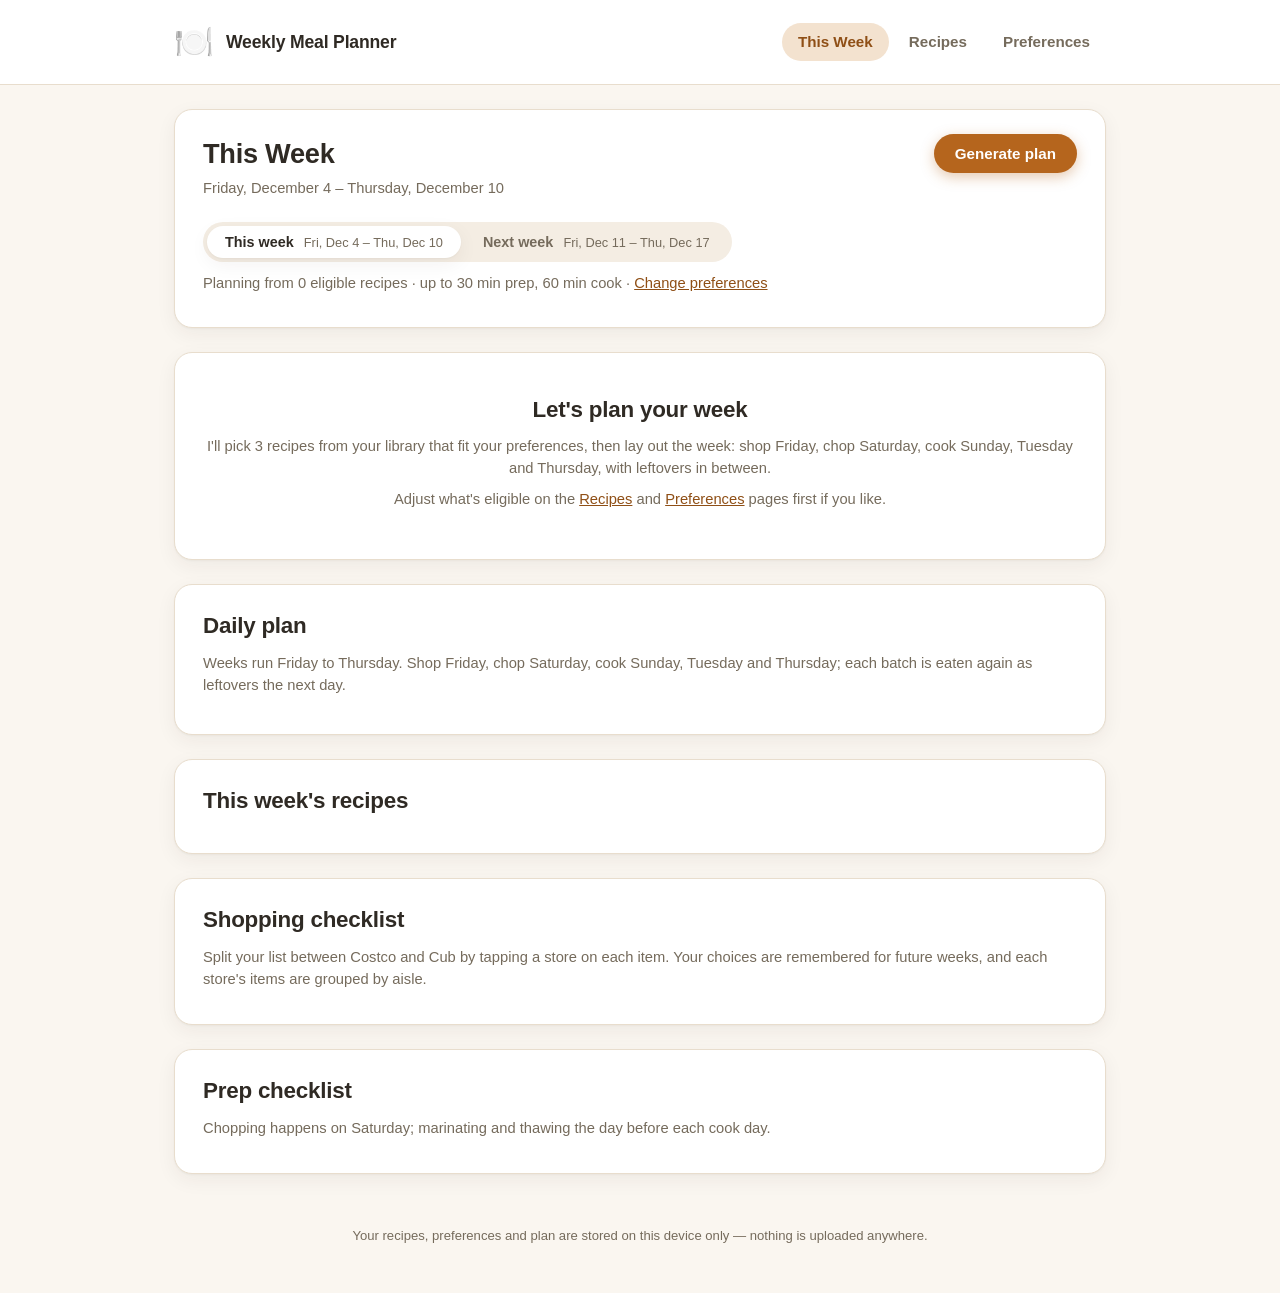
==== index.html @ fe8b7be7 "Phone app build 20261110102426" ====
<!DOCTYPE html>
<html lang="en">
<head>
<meta charset="UTF-8" />
<meta http-equiv="Content-Security-Policy" content="default-src 'self'; script-src 'self' https://cdnjs.cloudflare.com; style-src 'self'; img-src 'self' blob:; connect-src 'self'; worker-src 'self' blob: https://cdnjs.cloudflare.com; manifest-src 'self'; object-src 'none'; base-uri 'none'; form-action 'self'" />
<meta name="viewport" content="width=device-width, initial-scale=1.0, viewport-fit=cover" />
<meta name="theme-color" content="#b5651d" />
<meta name="mobile-web-app-capable" content="yes" />
<meta name="apple-mobile-web-app-capable" content="yes" />
<meta name="apple-mobile-web-app-title" content="Meal Planner" />
<link rel="manifest" href="manifest.webmanifest" />
<link rel="icon" href="icon-192.png" />
<link rel="apple-touch-icon" href="apple-touch-icon.png" />
<title>This Week · Weekly Meal Planner</title>
<link rel="stylesheet" href="styles.css" />
</head>
<body>

<header id="appHeader"></header>

<main class="page">
  <div id="offlineBanner" class="banner" role="alert" hidden></div>

  <!-- Week header + controls -->
  <section class="card" aria-labelledby="pageTitle">
    <div class="week-head">
      <div>
        <h1 class="page-title" id="pageTitle">This Week</h1>
        <p class="muted" id="weekRange">No plan yet</p>
      </div>
      <div class="week-head__actions">
        <button type="button" id="generateBtn" class="btn btn--primary">Generate plan</button>
      </div>
    </div>
    <div class="week-tabs" role="group" aria-label="Choose week">
      <button type="button" id="tabThis" class="week-tab" aria-pressed="true"></button>
      <button type="button" id="tabNext" class="week-tab" aria-pressed="false"></button>
    </div>
    <p class="muted" id="prefsSummary"></p>
    <p class="muted" id="generateStatus" role="status" aria-live="polite"></p>
  </section>

  <!-- Empty state -->
  <section class="card empty-card" id="emptyState" hidden>
    <h2>Let's plan your week</h2>
    <p class="muted">I'll pick 3 recipes from your library that fit your preferences, then lay out the week: shop Friday, chop Saturday, cook Sunday, Tuesday and Thursday, with leftovers in between.</p>
    <p class="muted">Adjust what's eligible on the <a href="recipes.html">Recipes</a> and <a href="preferences.html">Preferences</a> pages first if you like.</p>
  </section>

  <div id="weekContent" class="stack" hidden>

    <section class="card" aria-labelledby="dailyHeading">
      <h2 id="dailyHeading">Daily plan</h2>
      <p class="muted">Weeks run Friday to Thursday. Shop Friday, chop Saturday, cook Sunday, Tuesday and Thursday; each batch is eaten again as leftovers the next day.</p>
      <div id="beforeWeek" class="notice" hidden></div>
      <div id="dailyPlan" class="plan-days"></div>
    </section>

    <section class="card" aria-labelledby="recipesHeading">
      <h2 id="recipesHeading">This week's recipes</h2>
      <div id="recipeDetailsList" class="recipe-list"></div>
    </section>

    <section class="card" aria-labelledby="shoppingHeading">
      <div class="section-head">
        <h2 id="shoppingHeading">Shopping checklist</h2>
        <span class="muted" id="shoppingCount"></span>
      </div>
      <p class="muted">Split your list between Costco and Cub by tapping a store on each item. Your choices are remembered for future weeks, and each store's items are grouped by aisle.</p>
      <div id="shoppingList" class="shopping-list"></div>
    </section>

    <section class="card" aria-labelledby="prepHeading">
      <div class="section-head">
        <h2 id="prepHeading">Prep checklist</h2>
        <span class="muted" id="prepCount"></span>
      </div>
      <p class="muted">Chopping happens on Saturday; marinating and thawing the day before each cook day.</p>
      <div id="prepList" class="prep-list"></div>
    </section>

  </div>
</main>

<footer class="app-footer">
  <p>Your recipes, preferences and plan are stored on this device only — nothing is uploaded anywhere.</p>
</footer>

<script src="data.js"></script>
<script src="config.js"></script>
<script src="common.js"></script>
<script src="week.js"></script>
</body>
</html>
---- styles.css ----
/* ===== Design tokens ===== */
:root {
  --color-bg: #faf6f0;
  --color-surface: #ffffff;
  --color-surface-muted: #f4ede3;
  --color-border: #e8ddcd;
  --color-text: #2f2a24;
  --color-text-muted: #756b5c;
  --color-primary: #b5651d;
  --color-primary-dark: #8f4f16;
  --color-primary-tint: #f3e2cf;
  --color-accent: #5c7a5e;
  --color-accent-tint: #e3ebe0;
  --color-danger: #b3462c;
  --color-danger-tint: #f7e3dd;
  --radius-lg: 18px;
  --radius-md: 12px;
  --radius-sm: 8px;
  --shadow-card: 0 1px 2px rgba(47, 42, 36, 0.04), 0 6px 20px rgba(47, 42, 36, 0.06);
  --shadow-card-hover: 0 2px 4px rgba(47, 42, 36, 0.06), 0 10px 28px rgba(47, 42, 36, 0.10);
  --font-sans: -apple-system, BlinkMacSystemFont, "Segoe UI", Roboto, Helvetica, Arial, sans-serif;
}

@media (prefers-color-scheme: dark) {
  :root {
    --color-bg: #201c17;
    --color-surface: #2a251f;
    --color-surface-muted: #332c24;
    --color-border: #4a4033;
    --color-text: #f2ebe1;
    --color-text-muted: #b8ac9a;
    --color-primary: #e0985a;
    --color-primary-dark: #f0af78;
    --color-primary-tint: #3d3222;
    --color-accent: #8fb092;
    --color-accent-tint: #2c352c;
    --color-danger: #e08067;
    --color-danger-tint: #3d2a24;
    --shadow-card: 0 1px 2px rgba(0, 0, 0, 0.2), 0 6px 20px rgba(0, 0, 0, 0.25);
    --shadow-card-hover: 0 2px 4px rgba(0, 0, 0, 0.25), 0 10px 28px rgba(0, 0, 0, 0.3);
  }
}
:root[data-theme="dark"] {
  --color-bg: #201c17; --color-surface: #2a251f; --color-surface-muted: #332c24;
  --color-border: #4a4033; --color-text: #f2ebe1; --color-text-muted: #b8ac9a;
  --color-primary: #e0985a; --color-primary-dark: #f0af78; --color-primary-tint: #3d3222;
  --color-accent: #8fb092; --color-accent-tint: #2c352c;
  --color-danger: #e08067; --color-danger-tint: #3d2a24;
}
:root[data-theme="light"] {
  --color-bg: #faf6f0; --color-surface: #ffffff; --color-surface-muted: #f4ede3;
  --color-border: #e8ddcd; --color-text: #2f2a24; --color-text-muted: #756b5c;
  --color-primary: #b5651d; --color-primary-dark: #8f4f16; --color-primary-tint: #f3e2cf;
  --color-accent: #5c7a5e; --color-accent-tint: #e3ebe0;
  --color-danger: #b3462c; --color-danger-tint: #f7e3dd;
}

* { box-sizing: border-box; }
html, body { margin: 0; padding: 0; }
body {
  font-family: var(--font-sans);
  background: var(--color-bg);
  color: var(--color-text);
  line-height: 1.5;
  -webkit-font-smoothing: antialiased;
}
h1, h2, h3, h4 { font-weight: 700; margin: 0 0 0.4em; letter-spacing: -0.01em; }
h2 { font-size: 1.4rem; }
h3 { font-size: 1.05rem; }
p { margin: 0 0 0.6em; }
.muted { color: var(--color-text-muted); font-size: 0.92rem; }
.hint { color: var(--color-text-muted); font-size: 0.82rem; font-weight: 400; }

/* ===== Layout ===== */
.app-header {
  background: var(--color-surface);
  border-bottom: 1px solid var(--color-border);
  position: sticky;
  top: 0;
  z-index: 10;
}
.app-header__inner {
  max-width: 980px;
  margin: 0 auto;
  padding: 18px 24px;
  display: flex;
  align-items: center;
  justify-content: space-between;
  gap: 16px;
}
.app-header__brand { display: flex; align-items: center; gap: 14px; }
.app-header__mark { font-size: 2rem; }
.app-header__tag { margin: 0; color: var(--color-text-muted); font-size: 0.9rem; }
.app-header h1 { font-size: 1.3rem; }

.page {
  max-width: 980px;
  margin: 0 auto;
  padding: 24px;
  display: flex;
  flex-direction: column;
  gap: 24px;
}

.app-footer {
  text-align: center;
  padding: 28px 24px 40px;
  color: var(--color-text-muted);
  font-size: 0.82rem;
}

.card {
  background: var(--color-surface);
  border: 1px solid var(--color-border);
  border-radius: var(--radius-lg);
  padding: 24px 28px;
  box-shadow: var(--shadow-card);
}

/* ===== Buttons ===== */
.btn {
  font-family: inherit;
  font-size: 0.95rem;
  font-weight: 600;
  border-radius: 999px;
  border: 1px solid transparent;
  padding: 10px 20px;
  cursor: pointer;
  transition: transform 0.08s ease, box-shadow 0.15s ease, background 0.15s ease;
}
.btn:active { transform: scale(0.98); }
.btn--primary {
  background: var(--color-primary);
  color: #fff;
  box-shadow: 0 4px 14px rgba(181, 101, 29, 0.35);
}
.btn--primary:hover { background: var(--color-primary-dark); }
.btn--ghost {
  background: transparent;
  border-color: var(--color-border);
  color: var(--color-text);
}
.btn--ghost:hover { background: var(--color-surface-muted); }
.btn--small { padding: 6px 14px; font-size: 0.85rem; }
.btn--icon {
  border: none;
  background: transparent;
  color: var(--color-text-muted);
  font-size: 1rem;
  padding: 4px 8px;
  border-radius: 8px;
  cursor: pointer;
}
.btn--icon:hover { background: var(--color-surface-muted); color: var(--color-text); }
.btn--icon.is-active { color: var(--color-accent); }
.btn--icon.is-active.dismiss-icon { color: var(--color-danger); }
.btn:disabled { opacity: 0.5; cursor: not-allowed; }

/* ===== Inputs panel ===== */
.panel__header { margin-bottom: 8px; }
.panel__grid {
  display: grid;
  grid-template-columns: repeat(2, 1fr);
  gap: 24px 32px;
  margin-top: 16px;
}
.field-group--wide { grid-column: 1 / -1; }
@media (max-width: 720px) {
  .panel__grid { grid-template-columns: 1fr; }
}

.field-group h3 { margin-bottom: 8px; }

.stacked-inputs { display: flex; flex-direction: column; gap: 10px; }
.inline-field {
  display: flex;
  align-items: center;
  justify-content: space-between;
  gap: 12px;
  font-size: 0.92rem;
}
.inline-field span:first-child { flex: 1; }
.inline-field input[type="number"] {
  width: 90px;
}

input[type="text"], input[type="number"], input[type="url"], textarea, select {
  font-family: inherit;
  font-size: 0.92rem;
  color: var(--color-text);
  background: var(--color-surface-muted);
  border: 1px solid var(--color-border);
  border-radius: var(--radius-sm);
  padding: 8px 10px;
}
textarea { width: 100%; resize: vertical; }
input:focus, textarea:focus, select:focus {
  outline: 2px solid var(--color-primary);
  outline-offset: 1px;
}

.stack-label { display: block; font-size: 0.85rem; font-weight: 600; margin: 10px 0 4px; }

.repeatable-list { display: flex; flex-direction: column; gap: 8px; }
.repeatable-row {
  display: grid;
  grid-template-columns: 1.4fr 0.8fr 0.7fr 0.8fr auto;
  gap: 6px;
  align-items: center;
}
.repeatable-row input, .repeatable-row select { width: 100%; }

input[type="file"] {
  font-size: 0.85rem;
  margin-top: 4px;
}

.imported-list { display: flex; flex-wrap: wrap; gap: 8px; margin-top: 10px; }
.imported-chip {
  background: var(--color-accent-tint);
  color: var(--color-accent);
  border-radius: 999px;
  padding: 4px 12px;
  font-size: 0.82rem;
  font-weight: 600;
}

.panel__footer {
  margin-top: 22px;
  display: flex;
  align-items: center;
  gap: 16px;
  border-top: 1px solid var(--color-border);
  padding-top: 20px;
}

/* ===== Targets summary ===== */
.targets-summary {
  display: grid;
  grid-template-columns: repeat(auto-fit, minmax(200px, 1fr));
  gap: 14px;
}
.target-tile {
  background: var(--color-surface-muted);
  border-radius: var(--radius-md);
  padding: 14px 16px;
}
.target-tile__label { font-size: 0.82rem; color: var(--color-text-muted); margin-bottom: 6px; }
.target-tile__value { font-weight: 700; font-size: 1.05rem; margin-bottom: 6px; }
.meter { height: 8px; border-radius: 999px; background: var(--color-border); overflow: hidden; }
.meter__fill { height: 100%; background: var(--color-accent); border-radius: 999px; }
.meter__fill.is-low { background: var(--color-primary); }
.meter__fill.is-over { background: var(--color-danger); }

/* ===== Recipe cards ===== */
.recipe-list { display: flex; flex-direction: column; gap: 18px; margin-top: 12px; }
.recipe-card {
  border: 1px solid var(--color-border);
  border-radius: var(--radius-md);
  padding: 18px 20px;
  background: var(--color-surface);
}
.recipe-card__header {
  display: flex;
  align-items: flex-start;
  justify-content: space-between;
  gap: 12px;
  flex-wrap: wrap;
}
.recipe-card__title { font-size: 1.1rem; font-weight: 700; margin: 0; }
.recipe-card__meta { display: flex; flex-wrap: wrap; gap: 8px; margin: 6px 0 4px; font-size: 0.82rem; color: var(--color-text-muted); }
.recipe-card__actions { display: flex; gap: 4px; align-items: center; }
.toddler-appeal { font-size: 0.95rem; letter-spacing: 1px; }
.recipe-card__cols {
  display: grid;
  grid-template-columns: 1fr 1fr;
  gap: 20px;
  margin-top: 14px;
}
@media (max-width: 720px) {
  .recipe-card__cols { grid-template-columns: 1fr; }
}
.recipe-card__cols h4 { margin-bottom: 6px; font-size: 0.9rem; text-transform: uppercase; letter-spacing: 0.03em; color: var(--color-text-muted); }
.recipe-card ul, .recipe-card ol { margin: 0; padding-left: 20px; font-size: 0.9rem; }
.recipe-card li { margin-bottom: 4px; }
.nutrition-grid {
  display: grid;
  grid-template-columns: repeat(2, 1fr);
  gap: 4px 16px;
  font-size: 0.88rem;
  margin-top: 8px;
}
.nutrition-grid div { display: flex; justify-content: space-between; border-bottom: 1px dashed var(--color-border); padding: 2px 0; }

.badge {
  font-size: 0.72rem;
  font-weight: 700;
  padding: 2px 9px;
  border-radius: 999px;
  display: inline-block;
}
.badge--tag { background: var(--color-surface-muted); color: var(--color-text-muted); border: 1px solid var(--color-border); }
.badge--estimated { background: var(--color-primary-tint); color: var(--color-primary-dark); }

/* ===== Shopping list ===== */
.shopping-list { display: flex; flex-direction: column; gap: 18px; margin-top: 10px; }
.aisle-group h3 { margin-bottom: 8px; }
.aisle-items { display: flex; flex-direction: column; gap: 6px; }
.shopping-item {
  display: flex;
  align-items: center;
  gap: 10px;
  padding: 8px 12px;
  background: var(--color-surface-muted);
  border-radius: var(--radius-sm);
  font-size: 0.9rem;
}
.shopping-item input[type="checkbox"] { width: 18px; height: 18px; accent-color: var(--color-accent); }
.shopping-item.is-checked .shopping-item__label { text-decoration: line-through; color: var(--color-text-muted); }
.shopping-item__label { flex: 1; }
.shopping-item__qty { color: var(--color-text-muted); font-size: 0.82rem; }

/* ===== Prep checklist ===== */
.prep-list { display: flex; flex-direction: column; gap: 10px; margin-top: 10px; }
.prep-day {
  background: var(--color-surface-muted);
  border-radius: var(--radius-md);
  padding: 12px 16px;
}
.prep-day__date { font-weight: 700; font-size: 0.92rem; margin-bottom: 6px; }
.prep-task { display: flex; align-items: center; gap: 8px; font-size: 0.9rem; padding: 3px 0; }
.prep-task__type {
  font-size: 0.7rem;
  font-weight: 700;
  text-transform: uppercase;
  padding: 2px 8px;
  border-radius: 999px;
  background: var(--color-primary-tint);
  color: var(--color-primary-dark);
}

.empty-state { color: var(--color-text-muted); font-style: italic; padding: 20px 0; }

.recipe-card.is-highlighted { box-shadow: 0 0 0 3px var(--color-primary); }

/* ===== Banner ===== */
.banner {
  background: var(--color-danger-tint);
  color: var(--color-danger);
  border: 1px solid var(--color-danger);
  border-radius: var(--radius-md);
  padding: 12px 16px;
  font-size: 0.92rem;
}
.banner[hidden] { display: none; }

.check-field { display: flex; align-items: flex-start; gap: 10px; font-size: 0.92rem; margin-bottom: 6px; }
.check-field input { width: 18px; height: 18px; margin-top: 2px; accent-color: var(--color-accent); }

/* ===== Library ===== */
.library__header { display: flex; justify-content: space-between; align-items: flex-start; gap: 16px; }
.library-list { display: flex; flex-direction: column; gap: 8px; margin-top: 12px; }
.library-row {
  display: flex;
  align-items: center;
  gap: 12px;
  flex-wrap: wrap;
  background: var(--color-surface-muted);
  border-radius: var(--radius-md);
  padding: 10px 14px;
}
.library-row.is-dismissed { opacity: 0.65; }
.library-row__main { flex: 1; min-width: 220px; }
.library-row__name { font-weight: 600; font-size: 0.95rem; }
.library-row__meta { font-size: 0.8rem; color: var(--color-text-muted); display: flex; gap: 8px; flex-wrap: wrap; align-items: center; margin-top: 2px; }
.library-row__actions { display: flex; gap: 4px; align-items: center; }
.btn--text { background: none; border: none; color: var(--color-primary-dark); font-weight: 600; font-size: 0.85rem; cursor: pointer; padding: 4px 8px; border-radius: 8px; font-family: inherit; }
.btn--text:hover { background: var(--color-primary-tint); }
.btn--text.is-danger { color: var(--color-danger); }
.btn--text.is-danger:hover { background: var(--color-danger-tint); }
.badge--kept { background: var(--color-accent-tint); color: var(--color-accent); }
.badge--dismissed { background: var(--color-danger-tint); color: var(--color-danger); }

/* ===== Recipe dialog ===== */
.recipe-dialog {
  width: min(780px, 94vw);
  max-height: 90vh;
  overflow: auto;
  padding: 24px 28px;
  border: 1px solid var(--color-border);
  border-radius: var(--radius-lg);
  background: var(--color-surface);
  color: var(--color-text);
  box-shadow: var(--shadow-card-hover);
}
.recipe-dialog::backdrop { background: rgba(32, 28, 23, 0.55); }
.recipe-dialog h3 { margin: 20px 0 8px; }
.rf-grid { display: grid; grid-template-columns: repeat(auto-fit, minmax(120px, 1fr)); gap: 10px 14px; }
.rf-grid--top { grid-template-columns: repeat(3, 1fr); }
.rf-field { display: flex; flex-direction: column; gap: 4px; font-size: 0.82rem; font-weight: 600; }
.rf-field--wide { grid-column: 1 / -1; }
.rf-field input, .rf-field select { width: 100%; font-weight: 400; }
.rf-grid--num .rf-field { font-weight: 500; }
.ing-head, .ing-row {
  display: grid;
  grid-template-columns: 2.6fr 0.7fr 0.9fr 1fr 0.7fr auto;
  gap: 6px;
  align-items: center;
}
.ing-head { padding: 0 2px 4px; }
.ing-rows { display: flex; flex-direction: column; gap: 6px; margin-bottom: 8px; }
.ing-row input[type="text"], .ing-row input[type="number"], .ing-row select { width: 100%; min-width: 0; }
.ing-row input[type="checkbox"] { width: 18px; height: 18px; accent-color: var(--color-accent); justify-self: center; }
.dialog__footer { display: flex; justify-content: flex-end; gap: 10px; margin-top: 22px; border-top: 1px solid var(--color-border); padding-top: 16px; }
@media (max-width: 720px) {
  .rf-grid--top { grid-template-columns: 1fr 1fr; }
  .ing-head { display: none; }
  .ing-row { grid-template-columns: 1fr 1fr; }
  .ing-row > :first-child { grid-column: 1 / -1; }
}

/* ===== Header / nav ===== */
.app-header__brand { display: flex; align-items: center; gap: 12px; text-decoration: none; color: var(--color-text); }
.app-header__title { font-weight: 700; font-size: 1.1rem; letter-spacing: -0.01em; }
.app-nav { display: flex; gap: 4px; flex-wrap: wrap; }
.app-nav__link {
  text-decoration: none;
  color: var(--color-text-muted);
  font-weight: 600;
  font-size: 0.95rem;
  padding: 8px 16px;
  border-radius: 999px;
}
.app-nav__link:hover { background: var(--color-surface-muted); color: var(--color-text); }
.app-nav__link.is-active { background: var(--color-primary-tint); color: var(--color-primary-dark); }
a { color: var(--color-primary-dark); }
code { background: var(--color-surface-muted); padding: 1px 6px; border-radius: 6px; font-size: 0.85em; }

/* ===== Page scaffolding ===== */
.page-title { font-size: 1.7rem; margin: 0 0 2px; }
.stack { display: flex; flex-direction: column; gap: 24px; }
.section-head { display: flex; align-items: baseline; justify-content: space-between; gap: 12px; }
.notice {
  background: var(--color-primary-tint);
  color: var(--color-primary-dark);
  border-radius: var(--radius-md);
  padding: 10px 14px;
  font-size: 0.9rem;
  margin: 8px 0;
}
.notice[hidden] { display: none; }
.empty-card { text-align: center; padding: 40px 28px; }

/* ===== This Week: header controls ===== */
.week-head { display: flex; align-items: flex-start; justify-content: space-between; gap: 16px; flex-wrap: wrap; }
.week-head__actions { display: flex; align-items: flex-end; gap: 12px; flex-wrap: wrap; }
.date-field { display: flex; flex-direction: column; gap: 4px; font-size: 0.78rem; font-weight: 600; color: var(--color-text-muted); }
.date-field input { font-weight: 400; color: var(--color-text); }

/* ===== Daily plan ===== */
.plan-days {
  display: grid;
  grid-template-columns: repeat(auto-fill, minmax(230px, 1fr));
  gap: 12px;
  margin-top: 14px;
}
.plan-day {
  background: var(--color-surface-muted);
  border: 1px solid var(--color-border);
  border-radius: var(--radius-md);
  padding: 14px 16px;
  display: flex;
  flex-direction: column;
  gap: 10px;
}
.plan-day.is-today { border-color: var(--color-primary); box-shadow: 0 0 0 2px var(--color-primary-tint); }
.plan-day__head { display: flex; align-items: baseline; gap: 8px; }
.plan-day__dow { font-weight: 700; }
.plan-day__date { color: var(--color-text-muted); font-size: 0.85rem; }
.meal-row { display: flex; flex-direction: column; gap: 2px; font-size: 0.9rem; }
.meal-row__label { font-size: 0.7rem; font-weight: 700; text-transform: uppercase; letter-spacing: 0.04em; color: var(--color-text-muted); }
.meal-row__name { font-weight: 600; line-height: 1.35; }
.meal-row__name a { color: var(--color-text); text-decoration: none; border-bottom: 1px dotted var(--color-text-muted); }
.meal-row__name a:hover { color: var(--color-primary-dark); border-bottom-color: var(--color-primary-dark); }
.meal-row--empty .meal-row__name { font-weight: 400; }
.tag {
  display: inline-block;
  font-size: 0.68rem;
  font-weight: 700;
  text-transform: uppercase;
  letter-spacing: 0.03em;
  padding: 2px 8px;
  border-radius: 999px;
  vertical-align: middle;
  white-space: nowrap;
}
.tag--cook { background: var(--color-primary-tint); color: var(--color-primary-dark); }
.tag--leftover { background: var(--color-accent-tint); color: var(--color-accent); }
.tag--today { background: var(--color-primary); color: #fff; }
.plan-day__prep { list-style: none; margin: 0; padding: 8px 0 0; border-top: 1px dashed var(--color-border); font-size: 0.82rem; display: flex; flex-direction: column; gap: 4px; }
.prep-chip {
  font-size: 0.68rem;
  font-weight: 700;
  text-transform: uppercase;
  padding: 2px 8px;
  border-radius: 999px;
  background: var(--color-primary-tint);
  color: var(--color-primary-dark);
  white-space: nowrap;
}

/* ===== Prep checklist rows ===== */
.prep-task { cursor: pointer; }
.prep-task input[type="checkbox"] { width: 18px; height: 18px; accent-color: var(--color-accent); flex: none; }
.prep-task.is-checked span:last-child { text-decoration: line-through; color: var(--color-text-muted); }

/* ===== Recipes page ===== */
.toolbar { display: flex; gap: 10px; align-items: center; flex-wrap: wrap; margin-top: 12px; }
.toolbar input[type="search"] { flex: 1; min-width: 200px; }
input[type="search"] {
  font-family: inherit; font-size: 0.92rem; color: var(--color-text);
  background: var(--color-surface-muted); border: 1px solid var(--color-border);
  border-radius: var(--radius-sm); padding: 8px 10px;
}
.import-results { list-style: none; padding: 0; margin: 12px 0 0; display: flex; flex-direction: column; gap: 6px; font-size: 0.88rem; }
.import-results li { padding: 8px 12px; border-radius: var(--radius-sm); background: var(--color-surface-muted); }
.import-results .is-ok { border-left: 4px solid var(--color-accent); }
.import-results .is-fail { border-left: 4px solid var(--color-danger); }

/* ===== Preferences page ===== */
.pref-section { margin-bottom: 0; }
.pref-section + .pref-section { margin-top: 0; }
.save-state { font-size: 0.85rem; color: var(--color-text-muted); min-height: 1.2em; }
.save-state.is-error { color: var(--color-danger); }
:root { color-scheme: light dark; }
:root[data-theme="light"] { color-scheme: light; }
:root[data-theme="dark"] { color-scheme: dark; }

.pref-section .panel__grid { grid-template-columns: 1fr; }
.pref-section .repeatable-row { grid-template-columns: 2fr 1fr 0.8fr 1fr auto; }

/* ===== Week tabs + day cards (Friday-Thursday template) ===== */
.week-tabs { display: inline-flex; gap: 4px; padding: 4px; margin: 14px 0 10px; background: var(--color-surface-muted); border-radius: 999px; flex-wrap: wrap; }
.week-tab {
  font-family: inherit; font-size: 0.9rem; font-weight: 600; cursor: pointer;
  border: none; background: transparent; color: var(--color-text-muted);
  padding: 8px 18px; border-radius: 999px;
}
.week-tab:hover { color: var(--color-text); }
.week-tab.is-active { background: var(--color-surface); color: var(--color-text); box-shadow: var(--shadow-card); }
.week-tab__range { font-weight: 400; font-size: 0.8rem; color: var(--color-text-muted); margin-left: 6px; }
.plan-day__role { font-size: 0.72rem; font-weight: 700; text-transform: uppercase; letter-spacing: 0.04em; color: var(--color-primary-dark); margin-top: -4px; }
.plan-day__caption { margin: 0; padding-top: 8px; border-top: 1px dashed var(--color-border); font-size: 0.8rem; font-weight: 600; color: var(--color-text-muted); }
.plan-day__caption + .plan-day__prep { border-top: none; padding-top: 0; }
.plan-day__caption a { font-weight: 600; margin-left: 6px; }

/* ===== "Have we made this?" rating ===== */
.rating-select {
  font-family: inherit; font-size: 0.82rem; font-weight: 600;
  color: var(--color-text-muted);
  background: var(--color-surface); border: 1px solid var(--color-border);
  border-radius: 999px; padding: 5px 10px; cursor: pointer;
}
.rating-select.is-ok { color: var(--color-text); }
.rating-select.is-good { color: var(--color-accent); border-color: var(--color-accent); }
.rating-select.is-great { color: var(--color-primary-dark); border-color: var(--color-primary); background: var(--color-primary-tint); }

/* ===== Photos + source links ===== */
.recipe-card__header { align-items: flex-start; }
.recipe-card__info { flex: 1; min-width: 200px; }
.recipe-photo {
  width: 132px; height: 132px; flex: none;
  border-radius: var(--radius-md); object-fit: cover;
  background: var(--color-surface-muted); border: 1px solid var(--color-border);
}
.recipe-photo--empty { display: flex; align-items: center; justify-content: center; font-size: 2rem; }
@media (max-width: 520px) { .recipe-photo { width: 100%; height: 180px; } }
.library-row__thumb {
  width: 56px; height: 56px; flex: none; border-radius: 10px; object-fit: cover;
  background: var(--color-primary-tint); border: 1px solid var(--color-border);
}
.library-row__thumb--empty { display: flex; align-items: center; justify-content: center; font-size: 1.4rem; }
.source-link { font-size: 0.82rem; font-weight: 600; color: var(--color-primary-dark); text-decoration: none; border-bottom: 1px solid transparent; }
.source-link:hover { border-bottom-color: currentColor; }
.photo-field { display: flex; gap: 16px; align-items: center; margin: 4px 0 18px; flex-wrap: wrap; }
.photo-preview {
  width: 120px; height: 120px; flex: none; border-radius: var(--radius-md); overflow: hidden;
  background: var(--color-surface-muted); border: 1px dashed var(--color-border);
  display: flex; align-items: center; justify-content: center; color: var(--color-text-muted); font-size: 0.8rem;
}
.photo-preview img { width: 100%; height: 100%; object-fit: cover; }
.photo-field__actions { display: flex; gap: 8px; align-items: center; flex-wrap: wrap; }

/* ===== Shopping list split by store ===== */
.store-section { border: 1px solid var(--color-border); border-radius: var(--radius-md); padding: 14px 16px; }
.store-section__head { display: flex; align-items: baseline; justify-content: space-between; gap: 12px; flex-wrap: wrap; margin-bottom: 4px; }
.store-section__head h3 { margin: 0; font-size: 1.05rem; }
.store-section__bulk { font-size: 0.85rem; color: var(--color-text-muted); }
.store-section--costco { border-left: 4px solid var(--color-primary); }
.store-section--cub { border-left: 4px solid var(--color-accent); }
.store-section .aisle-group { margin-top: 12px; }
.aisle-title { margin: 0 0 6px; font-size: 0.74rem; text-transform: uppercase; letter-spacing: 0.05em; color: var(--color-text-muted); }
.shopping-item { justify-content: space-between; }
.shopping-item__main { display: flex; align-items: center; gap: 10px; flex: 1; min-width: 0; cursor: pointer; }
.store-btns { display: flex; gap: 4px; flex: none; }
.store-btn {
  font-family: inherit; font-size: 0.75rem; font-weight: 700; cursor: pointer;
  padding: 4px 11px; border-radius: 999px;
  border: 1px solid var(--color-border); background: var(--color-surface); color: var(--color-text-muted);
}
.store-btn:hover { color: var(--color-text); border-color: var(--color-text-muted); }
.store-btn.is-costco[aria-pressed="true"] { background: var(--color-primary-tint); border-color: var(--color-primary); color: var(--color-primary-dark); }
.store-btn.is-cub[aria-pressed="true"] { background: var(--color-accent-tint); border-color: var(--color-accent); color: var(--color-accent); }

.narrow-form { max-width: 360px; }

/* Recipe notes */
.recipe-notes { margin-top: 14px; }
.recipe-notes h4 { margin-bottom: 6px; font-size: 0.9rem; text-transform: uppercase; letter-spacing: 0.03em; color: var(--color-text-muted); }
.recipe-notes p { margin: 0; font-size: 0.9rem; white-space: pre-line; }
.recipe-notes { margin-bottom: 16px; }

.copy-fallback { width: 100%; margin: 8px 0; font-family: inherit; font-size: 0.9rem; }

/* ===== Backup & restore card ===== */
.backup-sub { margin: 22px 0 8px; }
.radio-group { display: flex; flex-direction: column; gap: 8px; margin: 12px 0; }
.check-field input[type="radio"] { width: 18px; height: 18px; margin-top: 2px; accent-color: var(--color-accent); }

/* ===== Phone layout ===== */
.app-header { padding-top: env(safe-area-inset-top); }
.page { padding-left: max(24px, env(safe-area-inset-left)); padding-right: max(24px, env(safe-area-inset-right)); }
.app-footer { padding-bottom: calc(40px + env(safe-area-inset-bottom)); }

@media (max-width: 600px) {
  body { -webkit-text-size-adjust: 100%; }
  .page { padding: 14px max(14px, env(safe-area-inset-right)) 14px max(14px, env(safe-area-inset-left)); gap: 16px; }
  .card { padding: 18px 16px; border-radius: 14px; }
  .app-header__inner { padding: 10px 14px; gap: 6px 12px; flex-wrap: wrap; }
  .app-header__title { font-size: 1rem; }
  .app-nav { width: 100%; justify-content: space-between; }
  .app-nav__link { flex: 1; text-align: center; padding: 9px 6px; font-size: 0.92rem; }
  .page-title { font-size: 1.45rem; }
  h2 { font-size: 1.2rem; }
  /* 16px inputs stop iOS from zooming the page when a field is tapped */
  input, select, textarea { font-size: 16px; }
  .btn { min-height: 42px; }
  .btn--small { min-height: 38px; }
  .week-head__actions { width: 100%; }
  .week-head__actions .btn { flex: 1; }
  .week-tabs { display: flex; width: 100%; }
  .week-tab { flex: 1; padding: 8px 10px; }
  .week-tab__range { display: block; margin: 2px 0 0; }
  .shopping-item { flex-wrap: wrap; gap: 8px 10px; padding: 10px 12px; }
  .shopping-item__main { flex: 1 1 100%; }
  .store-btns { margin-left: 28px; }
  .store-btn { min-height: 34px; padding: 6px 16px; font-size: 0.82rem; }
  .store-section { padding: 12px; }
  .library-row { gap: 8px; padding: 10px; }
  .library-row__actions { width: 100%; justify-content: flex-end; flex-wrap: wrap; }
  .recipe-card { padding: 14px; }
  .recipe-card__actions { width: 100%; justify-content: flex-end; }
  .nutrition-grid { grid-template-columns: 1fr; }
  .prep-task { align-items: flex-start; }
  .recipe-dialog { width: 100vw; max-width: 100vw; height: 100dvh; max-height: 100dvh; margin: 0; border-radius: 0; padding: 18px 16px calc(18px + env(safe-area-inset-bottom)); }
  .dialog__footer { position: sticky; bottom: 0; background: var(--color-surface); padding-bottom: 4px; }
}
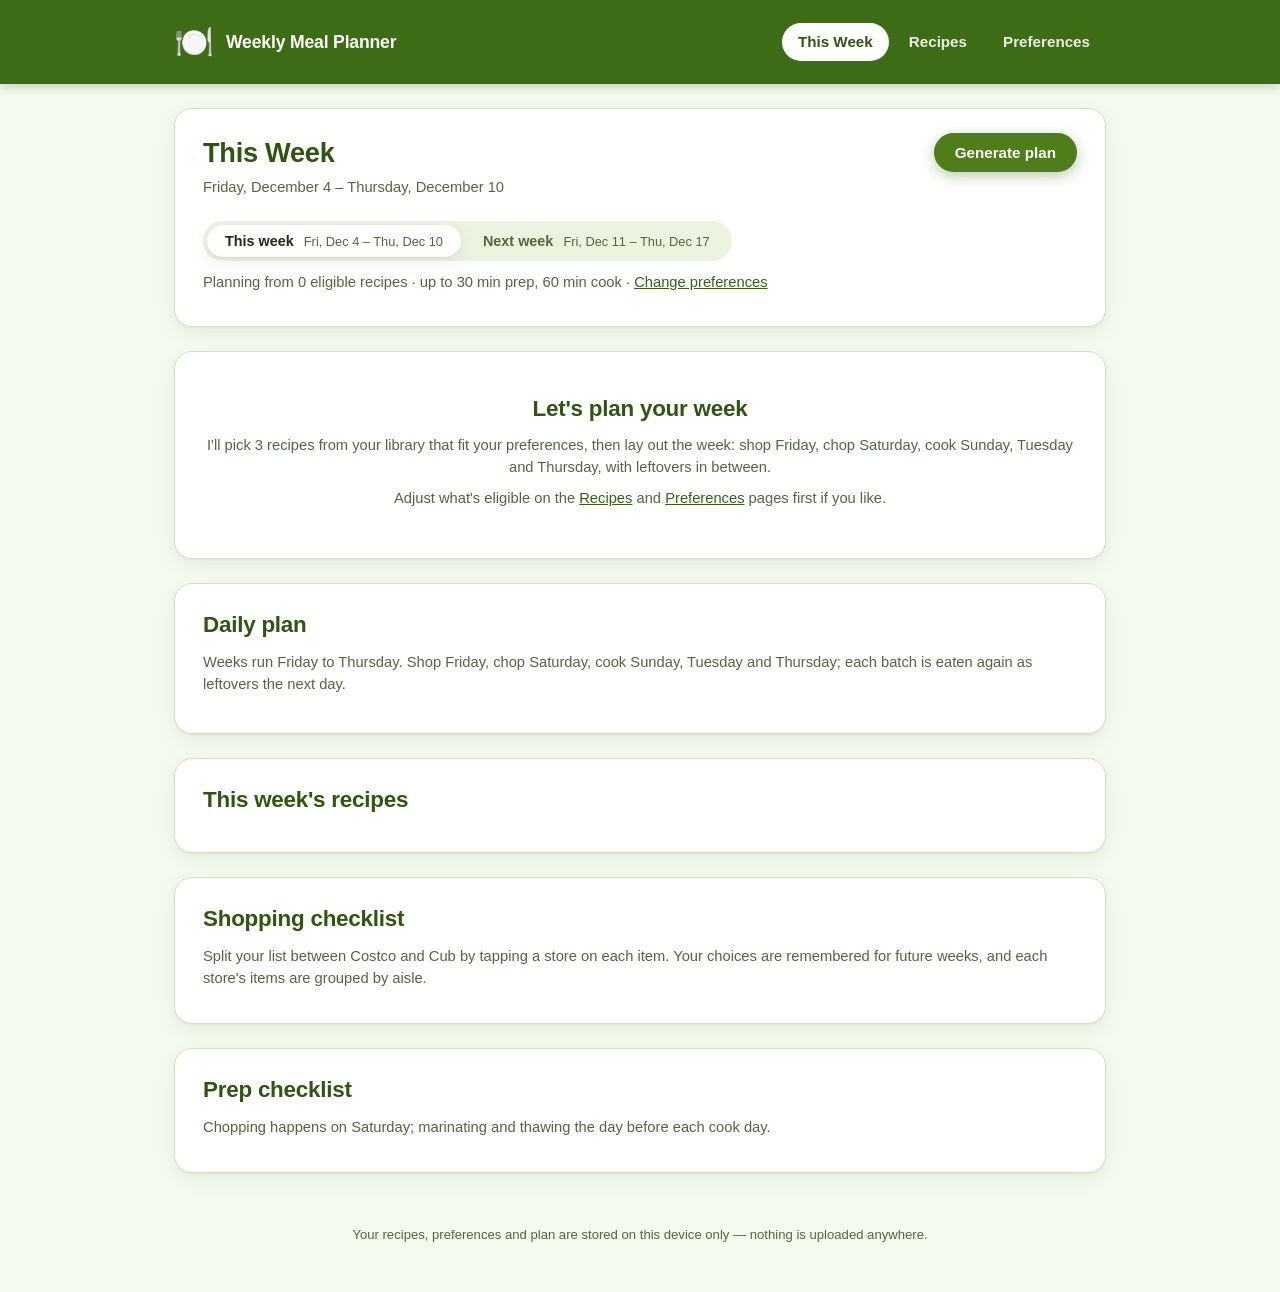
==== commit dfa16964: "Phone app build 20261110111135" ====
--- a/index.html
+++ b/index.html
@@ -4,7 +4,7 @@
 <meta charset="UTF-8" />
 <meta http-equiv="Content-Security-Policy" content="default-src 'self'; script-src 'self' https://cdnjs.cloudflare.com; style-src 'self'; img-src 'self' blob:; connect-src 'self'; worker-src 'self' blob: https://cdnjs.cloudflare.com; manifest-src 'self'; object-src 'none'; base-uri 'none'; form-action 'self'" />
 <meta name="viewport" content="width=device-width, initial-scale=1.0, viewport-fit=cover" />
-<meta name="theme-color" content="#b5651d" />
+<meta name="theme-color" content="#3e6b15" />
 <meta name="mobile-web-app-capable" content="yes" />
 <meta name="apple-mobile-web-app-capable" content="yes" />
 <meta name="apple-mobile-web-app-title" content="Meal Planner" />
--- a/styles.css
+++ b/styles.css
@@ -1,58 +1,73 @@
 /* ===== Design tokens ===== */
 :root {
-  --color-bg: #faf6f0;
+  --color-bg: #f5faee;
   --color-surface: #ffffff;
-  --color-surface-muted: #f4ede3;
-  --color-border: #e8ddcd;
-  --color-text: #2f2a24;
-  --color-text-muted: #756b5c;
-  --color-primary: #b5651d;
-  --color-primary-dark: #8f4f16;
-  --color-primary-tint: #f3e2cf;
-  --color-accent: #5c7a5e;
-  --color-accent-tint: #e3ebe0;
-  --color-danger: #b3462c;
-  --color-danger-tint: #f7e3dd;
+  --color-surface-muted: #ebf4de;
+  --color-border: #d3e3bd;
+  --color-text: #1d2b12;
+  --color-text-muted: #55663f;
+  --color-heading: #2f5510;
+  --color-primary: #4f7d1a;
+  --color-primary-hover: #3f6914;
+  --color-primary-dark: #35601a;
+  --color-primary-tint: #e1efcc;
+  --color-accent: #4d6326;
+  --color-accent-tint: #e6eed3;
+  --color-warm: #e8902b;
+  --color-warm-text: #93510c;
+  --color-warm-tint: #fdebd2;
+  --color-danger: #bb2a1c;
+  --color-danger-tint: #fbe5e1;
+  --color-header-bg: #3e6b15;
+  --color-header-active-text: #2f5510;
   --radius-lg: 18px;
   --radius-md: 12px;
   --radius-sm: 8px;
-  --shadow-card: 0 1px 2px rgba(47, 42, 36, 0.04), 0 6px 20px rgba(47, 42, 36, 0.06);
-  --shadow-card-hover: 0 2px 4px rgba(47, 42, 36, 0.06), 0 10px 28px rgba(47, 42, 36, 0.10);
+  --shadow-card: 0 1px 2px rgba(29, 43, 18, 0.05), 0 6px 20px rgba(29, 43, 18, 0.07);
+  --shadow-card-hover: 0 2px 4px rgba(29, 43, 18, 0.07), 0 10px 28px rgba(29, 43, 18, 0.12);
   --font-sans: -apple-system, BlinkMacSystemFont, "Segoe UI", Roboto, Helvetica, Arial, sans-serif;
 }
 
 @media (prefers-color-scheme: dark) {
   :root {
-    --color-bg: #201c17;
-    --color-surface: #2a251f;
-    --color-surface-muted: #332c24;
-    --color-border: #4a4033;
-    --color-text: #f2ebe1;
-    --color-text-muted: #b8ac9a;
-    --color-primary: #e0985a;
-    --color-primary-dark: #f0af78;
-    --color-primary-tint: #3d3222;
-    --color-accent: #8fb092;
-    --color-accent-tint: #2c352c;
-    --color-danger: #e08067;
-    --color-danger-tint: #3d2a24;
-    --shadow-card: 0 1px 2px rgba(0, 0, 0, 0.2), 0 6px 20px rgba(0, 0, 0, 0.25);
-    --shadow-card-hover: 0 2px 4px rgba(0, 0, 0, 0.25), 0 10px 28px rgba(0, 0, 0, 0.3);
+    --color-bg: #14260e;
+    --color-surface: #1d3716;
+    --color-surface-muted: #284a1f;
+    --color-border: #436b33;
+    --color-text: #ffffff;
+    --color-text-muted: #c5d8b0;
+    --color-heading: #ffffff;
+    --color-primary: #488319;
+    --color-primary-hover: #3b6e14;
+    --color-primary-dark: #b4e05e;
+    --color-primary-tint: #2a4a1c;
+    --color-accent: #a9c97a;
+    --color-accent-tint: #2b3f1c;
+    --color-warm: #f2a243;
+    --color-warm-text: #ffc77d;
+    --color-warm-tint: #4a3414;
+    --color-danger: #ff8a78;
+    --color-danger-tint: #4a1d18;
+    --color-header-bg: #34691a;
+    --shadow-card: 0 1px 2px rgba(0, 0, 0, 0.25), 0 6px 20px rgba(0, 0, 0, 0.3);
+    --shadow-card-hover: 0 2px 4px rgba(0, 0, 0, 0.3), 0 10px 28px rgba(0, 0, 0, 0.35);
   }
 }
 :root[data-theme="dark"] {
-  --color-bg: #201c17; --color-surface: #2a251f; --color-surface-muted: #332c24;
-  --color-border: #4a4033; --color-text: #f2ebe1; --color-text-muted: #b8ac9a;
-  --color-primary: #e0985a; --color-primary-dark: #f0af78; --color-primary-tint: #3d3222;
-  --color-accent: #8fb092; --color-accent-tint: #2c352c;
-  --color-danger: #e08067; --color-danger-tint: #3d2a24;
+  --color-bg: #14260e; --color-surface: #1d3716; --color-surface-muted: #284a1f;
+  --color-border: #436b33; --color-text: #ffffff; --color-text-muted: #c5d8b0; --color-heading: #ffffff;
+  --color-primary: #488319; --color-primary-hover: #3b6e14; --color-primary-dark: #b4e05e; --color-primary-tint: #2a4a1c;
+  --color-accent: #a9c97a; --color-accent-tint: #2b3f1c;
+  --color-warm: #f2a243; --color-warm-text: #ffc77d; --color-warm-tint: #4a3414;
+  --color-danger: #ff8a78; --color-danger-tint: #4a1d18; --color-header-bg: #34691a;
 }
 :root[data-theme="light"] {
-  --color-bg: #faf6f0; --color-surface: #ffffff; --color-surface-muted: #f4ede3;
-  --color-border: #e8ddcd; --color-text: #2f2a24; --color-text-muted: #756b5c;
-  --color-primary: #b5651d; --color-primary-dark: #8f4f16; --color-primary-tint: #f3e2cf;
-  --color-accent: #5c7a5e; --color-accent-tint: #e3ebe0;
-  --color-danger: #b3462c; --color-danger-tint: #f7e3dd;
+  --color-bg: #f5faee; --color-surface: #ffffff; --color-surface-muted: #ebf4de;
+  --color-border: #d3e3bd; --color-text: #1d2b12; --color-text-muted: #55663f; --color-heading: #2f5510;
+  --color-primary: #4f7d1a; --color-primary-hover: #3f6914; --color-primary-dark: #35601a; --color-primary-tint: #e1efcc;
+  --color-accent: #4d6326; --color-accent-tint: #e6eed3;
+  --color-warm: #e8902b; --color-warm-text: #93510c; --color-warm-tint: #fdebd2;
+  --color-danger: #bb2a1c; --color-danger-tint: #fbe5e1; --color-header-bg: #3e6b15;
 }
 
 * { box-sizing: border-box; }
@@ -65,6 +80,7 @@
   -webkit-font-smoothing: antialiased;
 }
 h1, h2, h3, h4 { font-weight: 700; margin: 0 0 0.4em; letter-spacing: -0.01em; }
+h1, h2 { color: var(--color-heading); }
 h2 { font-size: 1.4rem; }
 h3 { font-size: 1.05rem; }
 p { margin: 0 0 0.6em; }
@@ -73,8 +89,8 @@
 
 /* ===== Layout ===== */
 .app-header {
-  background: var(--color-surface);
-  border-bottom: 1px solid var(--color-border);
+  background: var(--color-header-bg);
+  box-shadow: 0 2px 10px rgba(15, 35, 6, 0.22);
   position: sticky;
   top: 0;
   z-index: 10;
@@ -131,10 +147,10 @@
 .btn:active { transform: scale(0.98); }
 .btn--primary {
   background: var(--color-primary);
-  color: #fff;
-  box-shadow: 0 4px 14px rgba(181, 101, 29, 0.35);
-}
-.btn--primary:hover { background: var(--color-primary-dark); }
+  color: #ffffff;
+  box-shadow: 0 4px 14px rgba(63, 105, 20, 0.35);
+}
+.btn--primary:hover { background: var(--color-primary-hover); }
 .btn--ghost {
   background: transparent;
   border-color: var(--color-border);
@@ -270,7 +286,7 @@
 .recipe-card__title { font-size: 1.1rem; font-weight: 700; margin: 0; }
 .recipe-card__meta { display: flex; flex-wrap: wrap; gap: 8px; margin: 6px 0 4px; font-size: 0.82rem; color: var(--color-text-muted); }
 .recipe-card__actions { display: flex; gap: 4px; align-items: center; }
-.toddler-appeal { font-size: 0.95rem; letter-spacing: 1px; }
+.toddler-appeal { font-size: 0.95rem; letter-spacing: 1px; color: var(--color-warm); }
 .recipe-card__cols {
   display: grid;
   grid-template-columns: 1fr 1fr;
@@ -300,7 +316,7 @@
   display: inline-block;
 }
 .badge--tag { background: var(--color-surface-muted); color: var(--color-text-muted); border: 1px solid var(--color-border); }
-.badge--estimated { background: var(--color-primary-tint); color: var(--color-primary-dark); }
+.badge--estimated { background: var(--color-warm-tint); color: var(--color-warm-text); }
 
 /* ===== Shopping list ===== */
 .shopping-list { display: flex; flex-direction: column; gap: 18px; margin-top: 10px; }
@@ -393,7 +409,7 @@
   color: var(--color-text);
   box-shadow: var(--shadow-card-hover);
 }
-.recipe-dialog::backdrop { background: rgba(32, 28, 23, 0.55); }
+.recipe-dialog::backdrop { background: rgba(8, 20, 4, 0.6); }
 .recipe-dialog h3 { margin: 20px 0 8px; }
 .rf-grid { display: grid; grid-template-columns: repeat(auto-fit, minmax(120px, 1fr)); gap: 10px 14px; }
 .rf-grid--top { grid-template-columns: repeat(3, 1fr); }
@@ -420,19 +436,19 @@
 }
 
 /* ===== Header / nav ===== */
-.app-header__brand { display: flex; align-items: center; gap: 12px; text-decoration: none; color: var(--color-text); }
-.app-header__title { font-weight: 700; font-size: 1.1rem; letter-spacing: -0.01em; }
+.app-header__brand { display: flex; align-items: center; gap: 12px; text-decoration: none; color: #ffffff; }
+.app-header__title { font-weight: 700; font-size: 1.1rem; letter-spacing: -0.01em; color: #ffffff; }
 .app-nav { display: flex; gap: 4px; flex-wrap: wrap; }
 .app-nav__link {
   text-decoration: none;
-  color: var(--color-text-muted);
+  color: rgba(255, 255, 255, 0.9);
   font-weight: 600;
   font-size: 0.95rem;
   padding: 8px 16px;
   border-radius: 999px;
 }
-.app-nav__link:hover { background: var(--color-surface-muted); color: var(--color-text); }
-.app-nav__link.is-active { background: var(--color-primary-tint); color: var(--color-primary-dark); }
+.app-nav__link:hover { background: rgba(255, 255, 255, 0.18); color: #ffffff; }
+.app-nav__link.is-active { background: #ffffff; color: var(--color-header-active-text); }
 a { color: var(--color-primary-dark); }
 code { background: var(--color-surface-muted); padding: 1px 6px; border-radius: 6px; font-size: 0.85em; }
 
@@ -495,8 +511,8 @@
   white-space: nowrap;
 }
 .tag--cook { background: var(--color-primary-tint); color: var(--color-primary-dark); }
-.tag--leftover { background: var(--color-accent-tint); color: var(--color-accent); }
-.tag--today { background: var(--color-primary); color: #fff; }
+.tag--leftover { background: var(--color-warm-tint); color: var(--color-warm-text); }
+.tag--today { background: var(--color-primary); color: #ffffff; }
 .plan-day__prep { list-style: none; margin: 0; padding: 8px 0 0; border-top: 1px dashed var(--color-border); font-size: 0.82rem; display: flex; flex-direction: column; gap: 4px; }
 .prep-chip {
   font-size: 0.68rem;
@@ -563,7 +579,7 @@
 }
 .rating-select.is-ok { color: var(--color-text); }
 .rating-select.is-good { color: var(--color-accent); border-color: var(--color-accent); }
-.rating-select.is-great { color: var(--color-primary-dark); border-color: var(--color-primary); background: var(--color-primary-tint); }
+.rating-select.is-great { color: var(--color-warm-text); border-color: var(--color-warm); background: var(--color-warm-tint); }
 
 /* ===== Photos + source links ===== */
 .recipe-card__header { align-items: flex-start; }
@@ -596,7 +612,7 @@
 .store-section__head { display: flex; align-items: baseline; justify-content: space-between; gap: 12px; flex-wrap: wrap; margin-bottom: 4px; }
 .store-section__head h3 { margin: 0; font-size: 1.05rem; }
 .store-section__bulk { font-size: 0.85rem; color: var(--color-text-muted); }
-.store-section--costco { border-left: 4px solid var(--color-primary); }
+.store-section--costco { border-left: 4px solid var(--color-warm); }
 .store-section--cub { border-left: 4px solid var(--color-accent); }
 .store-section .aisle-group { margin-top: 12px; }
 .aisle-title { margin: 0 0 6px; font-size: 0.74rem; text-transform: uppercase; letter-spacing: 0.05em; color: var(--color-text-muted); }
@@ -609,18 +625,18 @@
   border: 1px solid var(--color-border); background: var(--color-surface); color: var(--color-text-muted);
 }
 .store-btn:hover { color: var(--color-text); border-color: var(--color-text-muted); }
-.store-btn.is-costco[aria-pressed="true"] { background: var(--color-primary-tint); border-color: var(--color-primary); color: var(--color-primary-dark); }
+.store-btn.is-costco[aria-pressed="true"] { background: var(--color-warm-tint); border-color: var(--color-warm); color: var(--color-warm-text); }
 .store-btn.is-cub[aria-pressed="true"] { background: var(--color-accent-tint); border-color: var(--color-accent); color: var(--color-accent); }
 
-.narrow-form { max-width: 360px; }
+.narrow-form { max-width: 360px; }
 
 /* Recipe notes */
 .recipe-notes { margin-top: 14px; }
 .recipe-notes h4 { margin-bottom: 6px; font-size: 0.9rem; text-transform: uppercase; letter-spacing: 0.03em; color: var(--color-text-muted); }
-.recipe-notes p { margin: 0; font-size: 0.9rem; white-space: pre-line; }
-.recipe-notes { margin-bottom: 16px; }
-
-.copy-fallback { width: 100%; margin: 8px 0; font-family: inherit; font-size: 0.9rem; }
+.recipe-notes p { margin: 0; font-size: 0.9rem; white-space: pre-line; }
+.recipe-notes { margin-bottom: 16px; }
+
+.copy-fallback { width: 100%; margin: 8px 0; font-family: inherit; font-size: 0.9rem; }
 
 /* ===== Backup & restore card ===== */
 .backup-sub { margin: 22px 0 8px; }
@@ -664,4 +680,4 @@
   .prep-task { align-items: flex-start; }
   .recipe-dialog { width: 100vw; max-width: 100vw; height: 100dvh; max-height: 100dvh; margin: 0; border-radius: 0; padding: 18px 16px calc(18px + env(safe-area-inset-bottom)); }
   .dialog__footer { position: sticky; bottom: 0; background: var(--color-surface); padding-bottom: 4px; }
-}
+}
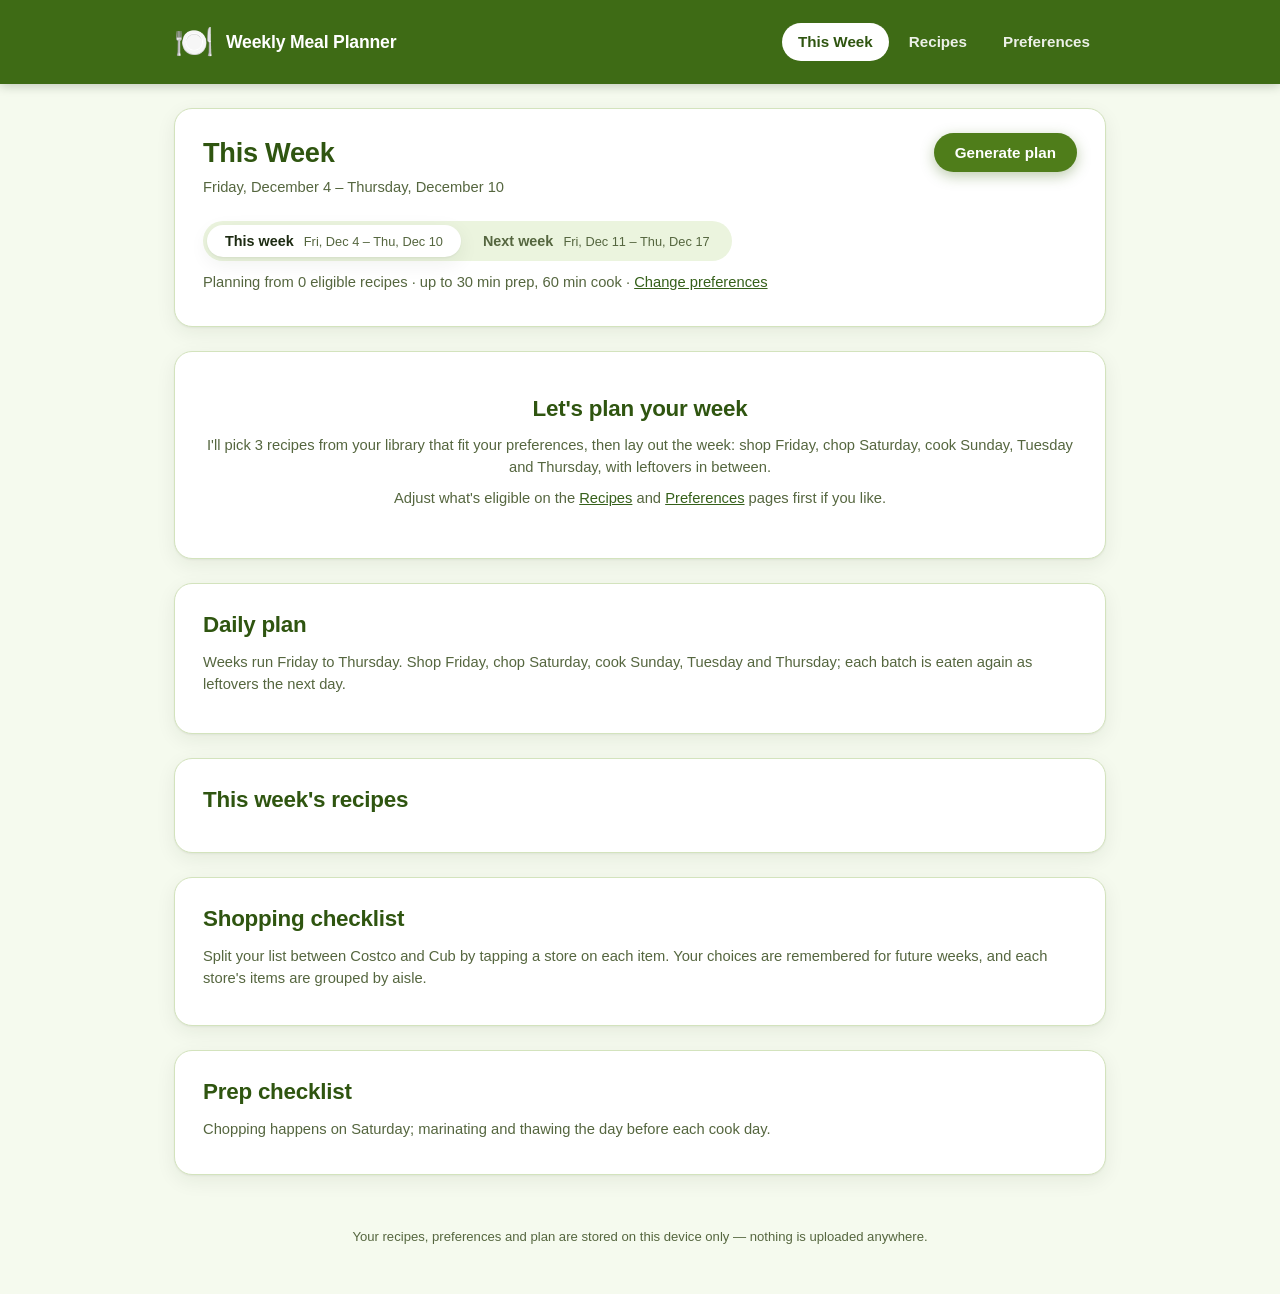
==== commit 0a3983de: "Phone app build 20261110114625" ====
--- a/index.html
+++ b/index.html
@@ -13,6 +13,7 @@
 <link rel="apple-touch-icon" href="apple-touch-icon.png" />
 <title>This Week · Weekly Meal Planner</title>
 <link rel="stylesheet" href="styles.css" />
+<script src="theme.js"></script>
 </head>
 <body>
 
@@ -67,6 +68,9 @@
         <span class="muted" id="shoppingCount"></span>
       </div>
       <p class="muted">Split your list between Costco and Cub by tapping a store on each item. Your choices are remembered for future weeks, and each store's items are grouped by aisle.</p>
+      <div class="shopping-actions">
+        <button type="button" id="copyListsBtn" class="btn btn--small btn--ghost" hidden>Copy Costco + Cub lists</button>
+      </div>
       <div id="shoppingList" class="shopping-list"></div>
     </section>
 
--- a/styles.css
+++ b/styles.css
@@ -307,6 +307,9 @@
   margin-top: 8px;
 }
 .nutrition-grid div { display: flex; justify-content: space-between; border-bottom: 1px dashed var(--color-border); padding: 2px 0; }
+.nutrition-details summary { color: var(--color-primary-dark); font-weight: 600; font-size: 0.9rem; cursor: pointer; text-decoration: underline; text-underline-offset: 3px; width: fit-content; }
+.nutrition-details summary:hover { text-decoration-thickness: 2px; }
+.shopping-actions { margin: 4px 0 12px; }
 
 .badge {
   font-size: 0.72rem;
@@ -628,15 +631,15 @@
 .store-btn.is-costco[aria-pressed="true"] { background: var(--color-warm-tint); border-color: var(--color-warm); color: var(--color-warm-text); }
 .store-btn.is-cub[aria-pressed="true"] { background: var(--color-accent-tint); border-color: var(--color-accent); color: var(--color-accent); }
 
-.narrow-form { max-width: 360px; }
+.narrow-form { max-width: 360px; }
 
 /* Recipe notes */
 .recipe-notes { margin-top: 14px; }
 .recipe-notes h4 { margin-bottom: 6px; font-size: 0.9rem; text-transform: uppercase; letter-spacing: 0.03em; color: var(--color-text-muted); }
-.recipe-notes p { margin: 0; font-size: 0.9rem; white-space: pre-line; }
-.recipe-notes { margin-bottom: 16px; }
-
-.copy-fallback { width: 100%; margin: 8px 0; font-family: inherit; font-size: 0.9rem; }
+.recipe-notes p { margin: 0; font-size: 0.9rem; white-space: pre-line; }
+.recipe-notes { margin-bottom: 16px; }
+
+.copy-fallback { width: 100%; margin: 8px 0; font-family: inherit; font-size: 0.9rem; }
 
 /* ===== Backup & restore card ===== */
 .backup-sub { margin: 22px 0 8px; }
@@ -680,4 +683,4 @@
   .prep-task { align-items: flex-start; }
   .recipe-dialog { width: 100vw; max-width: 100vw; height: 100dvh; max-height: 100dvh; margin: 0; border-radius: 0; padding: 18px 16px calc(18px + env(safe-area-inset-bottom)); }
   .dialog__footer { position: sticky; bottom: 0; background: var(--color-surface); padding-bottom: 4px; }
-}
+}
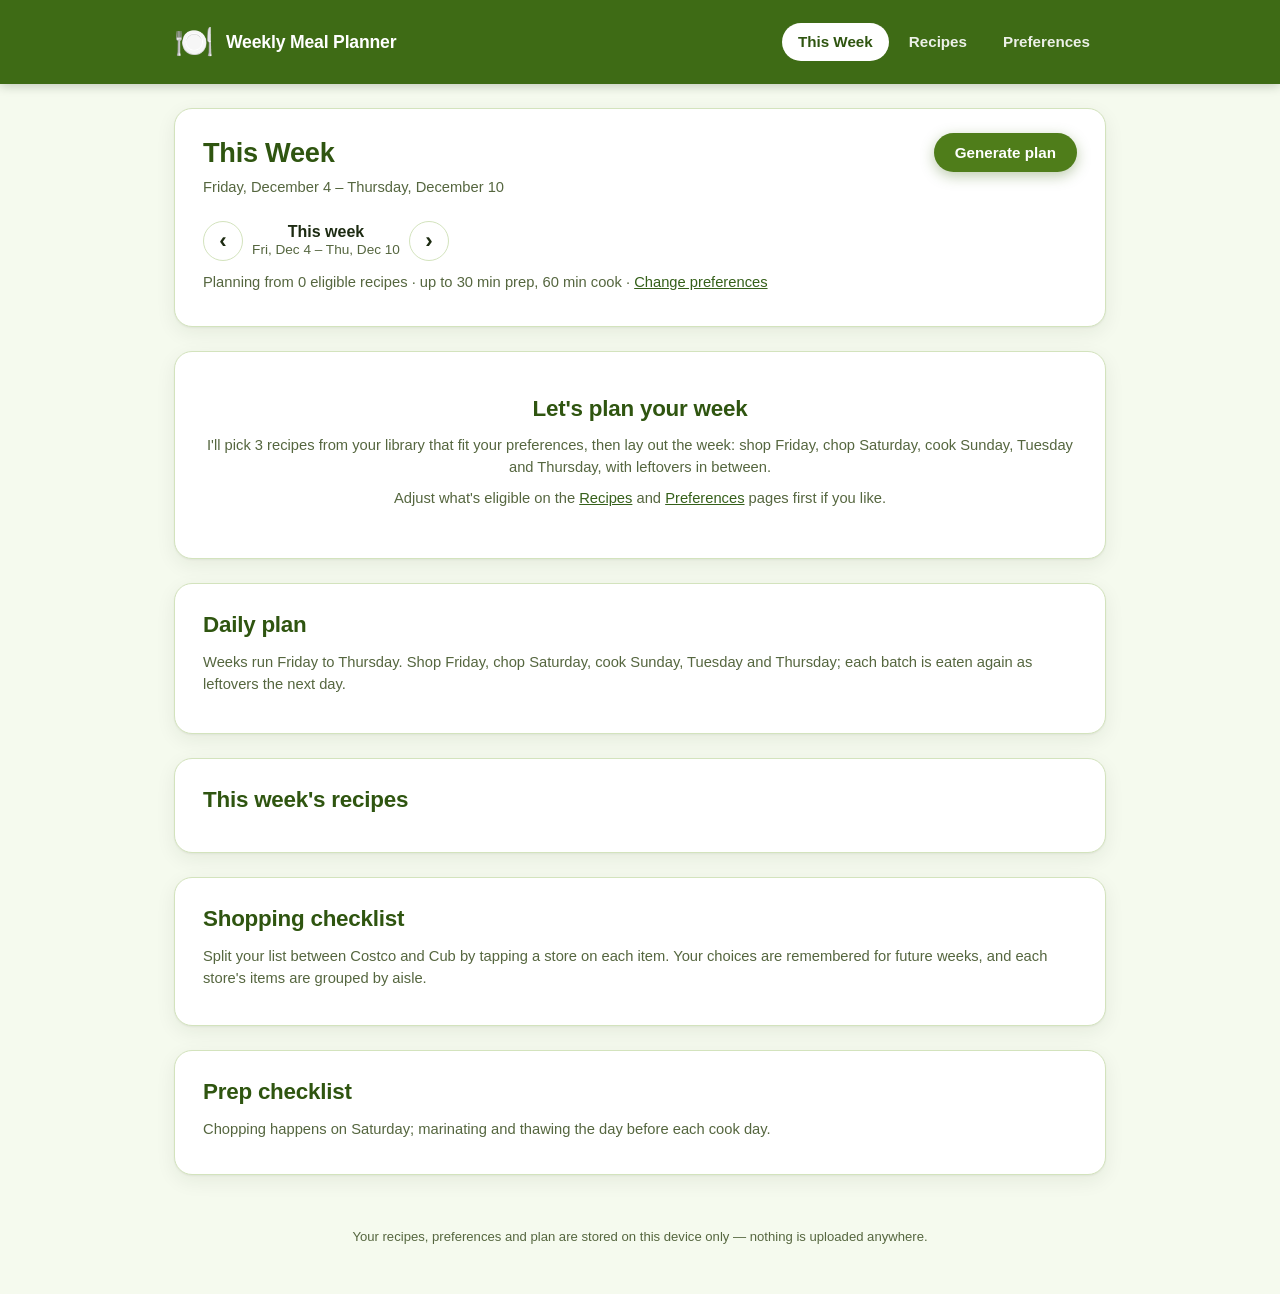
==== commit ab628dbe: "Phone app build 20261123113556" ====
--- a/index.html
+++ b/index.html
@@ -33,9 +33,11 @@
         <button type="button" id="generateBtn" class="btn btn--primary">Generate plan</button>
       </div>
     </div>
-    <div class="week-tabs" role="group" aria-label="Choose week">
-      <button type="button" id="tabThis" class="week-tab" aria-pressed="true"></button>
-      <button type="button" id="tabNext" class="week-tab" aria-pressed="false"></button>
+    <div class="week-nav" role="group" aria-label="Choose week">
+      <button type="button" id="weekPrev" class="btn btn--icon" aria-label="Previous week" title="Previous week">‹</button>
+      <div class="week-nav__label" aria-live="polite"><strong id="weekLabel"></strong><span class="muted" id="weekSub"></span></div>
+      <button type="button" id="weekNext" class="btn btn--icon" aria-label="Next week" title="Next week">›</button>
+      <button type="button" id="weekToday" class="btn btn--small btn--ghost">This week</button>
     </div>
     <p class="muted" id="prefsSummary"></p>
     <p class="muted" id="generateStatus" role="status" aria-live="polite"></p>
@@ -48,7 +50,13 @@
     <p class="muted">Adjust what's eligible on the <a href="recipes.html">Recipes</a> and <a href="preferences.html">Preferences</a> pages first if you like.</p>
   </section>
 
+  <section class="card empty-card" id="pastEmpty" hidden>
+    <p class="muted">No plan was saved for this week.</p>
+  </section>
+
   <div id="weekContent" class="stack" hidden>
+
+    <div id="catchUp" class="notice" hidden></div>
 
     <section class="card" aria-labelledby="dailyHeading">
       <h2 id="dailyHeading">Daily plan</h2>
@@ -69,7 +77,7 @@
       </div>
       <p class="muted">Split your list between Costco and Cub by tapping a store on each item. Your choices are remembered for future weeks, and each store's items are grouped by aisle.</p>
       <div class="shopping-actions">
-        <button type="button" id="copyListsBtn" class="btn btn--small btn--ghost" hidden>Copy Costco + Cub lists</button>
+        <button type="button" id="copyListsBtn" class="btn btn--small btn--ghost" hidden>Copy shopping list</button>
       </div>
       <div id="shoppingList" class="shopping-list"></div>
     </section>
--- a/styles.css
+++ b/styles.css
@@ -567,6 +567,16 @@
 }
 .week-tab:hover { color: var(--color-text); }
 .week-tab.is-active { background: var(--color-surface); color: var(--color-text); box-shadow: var(--shadow-card); }
+.week-nav { display: flex; align-items: center; gap: 8px; margin: 14px 0 10px; flex-wrap: wrap; }
+.week-nav .btn--icon { font-size: 1.4rem; line-height: 1; width: 40px; height: 40px; border: 1px solid var(--color-border); border-radius: 999px; background: var(--color-surface); color: var(--color-text); }
+.week-nav .btn--icon:disabled { opacity: 0.35; cursor: default; }
+.week-nav__label { display: flex; flex-direction: column; min-width: 150px; text-align: center; line-height: 1.25; }
+.week-nav__label .muted { font-size: 0.85rem; }
+.cooked-toggle { display: inline-flex; align-items: center; gap: 6px; font-size: 0.9rem; font-weight: 600; cursor: pointer; }
+.cooked-toggle input { width: 18px; height: 18px; accent-color: var(--color-accent); }
+.catchup-list { list-style: none; margin: 10px 0 0; padding: 0; display: flex; flex-direction: column; gap: 10px; }
+.catchup-list li { display: flex; align-items: center; justify-content: space-between; gap: 10px; flex-wrap: wrap; }
+.catchup__choose { display: flex; align-items: center; gap: 6px; flex-wrap: wrap; font-size: 0.9rem; }
 .week-tab__range { font-weight: 400; font-size: 0.8rem; color: var(--color-text-muted); margin-left: 6px; }
 .plan-day__role { font-size: 0.72rem; font-weight: 700; text-transform: uppercase; letter-spacing: 0.04em; color: var(--color-primary-dark); margin-top: -4px; }
 .plan-day__caption { margin: 0; padding-top: 8px; border-top: 1px dashed var(--color-border); font-size: 0.8rem; font-weight: 600; color: var(--color-text-muted); }
@@ -667,6 +677,9 @@
   .btn--small { min-height: 38px; }
   .week-head__actions { width: 100%; }
   .week-head__actions .btn { flex: 1; }
+  .week-nav { justify-content: space-between; }
+  .week-nav__label { flex: 1; min-width: 0; }
+  .week-nav #weekToday { width: 100%; }
   .week-tabs { display: flex; width: 100%; }
   .week-tab { flex: 1; padding: 8px 10px; }
   .week-tab__range { display: block; margin: 2px 0 0; }
